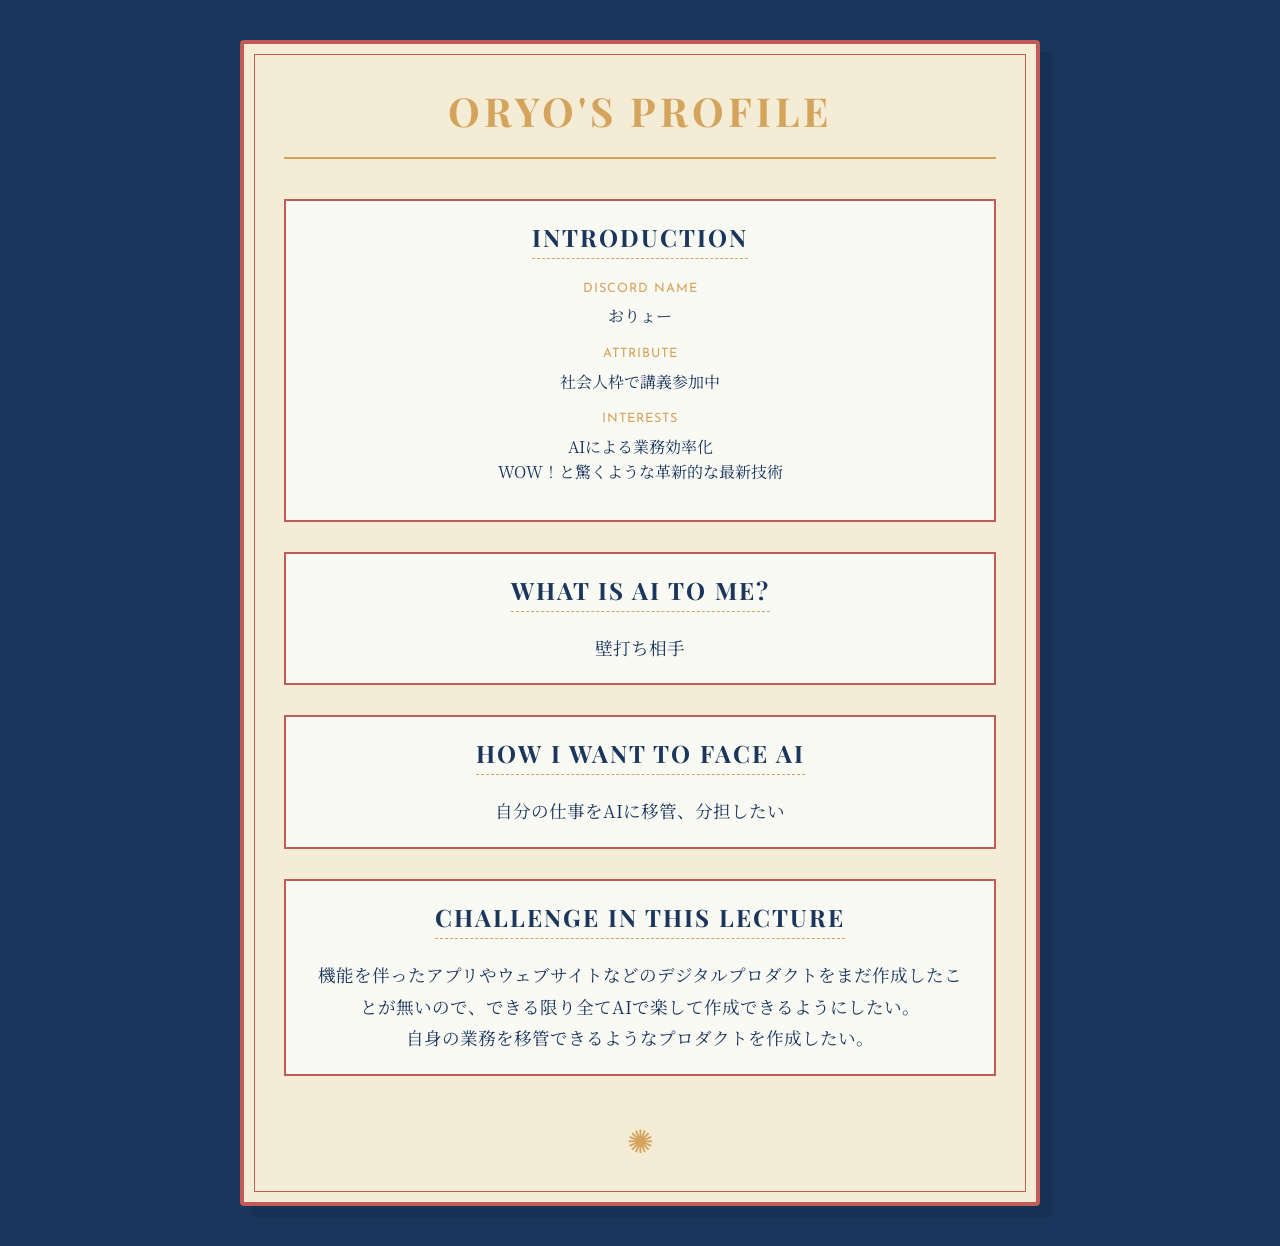
==== index.html @ ea40a39b "first commit" ====
<!DOCTYPE html>
<html lang="ja">
<head>
    <meta charset="UTF-8">
    <meta name="viewport" content="width=device-width, initial-scale=1.0">
    <title>おりょー - 自己紹介</title>
    <link rel="preconnect" href="https://fonts.googleapis.com">
    <link rel="preconnect" href="https://fonts.gstatic.com" crossorigin>
    <link href="https://fonts.googleapis.com/css2?family=Josefin+Sans:wght@700&family=Playfair+Display:ital,wght@0,700;1,700&family=Noto+Serif+JP:wght@400;700&display=swap" rel="stylesheet">
    <link rel="stylesheet" href="style.css">
</head>
<body>
    <div class="frame">
        <header>
            <h1>Oryo's Profile</h1>
        </header>
        
        <main>
            <section class="card">
                <h2>Introduction</h2>
                <ul>
                    <li>
                        <span class="label">Discord Name</span>
                        おりょー
                    </li>
                    <li>
                        <span class="label">Attribute</span>
                        社会人枠で講義参加中
                    </li>
                    <li>
                        <span class="label">Interests</span>
                        AIによる業務効率化<br>
                        WOW！と驚くような革新的な最新技術
                    </li>
                </ul>
            </section>

            <section class="card">
                <h2>What is AI to me?</h2>
                <p>壁打ち相手</p>
            </section>

            <section class="card">
                <h2>How I want to face AI</h2>
                <p>自分の仕事をAIに移管、分担したい</p>
            </section>

            <section class="card">
                <h2>Challenge in this lecture</h2>
                <p>機能を伴ったアプリやウェブサイトなどのデジタルプロダクトをまだ作成したことが無いので、できる限り全てAIで楽して作成できるようにしたい。<br>自身の業務を移管できるようなプロダクトを作成したい。</p>
            </section>
        </main>
        
        <footer>
            <div class="ornament">✺</div>
        </footer>
    </div>
</body>
</html>
---- style.css ----
:root {
    --bg-color: #1A365D; /* 深いネイビー（ウェス・アンダーソンの夜空やユニフォームのような色合い） */
    --frame-bg: #F5ECD5; /* ネイビーと相性抜群の温かいクリーム色 */
    --text-primary: #1A365D; /* テキストもネイビーに統一して上質に */
    --accent-color: #D4A35C; /* ネイビーによく映えるマスタードイエロー */
    --border-color: #C25B56; /* クラシックな印象を与えるくすんだ赤 */
    --card-bg: #FAFAF5; /* 目に優しいウォームホワイト */
}

body {
    margin: 0;
    padding: 0;
    background-color: var(--bg-color);
    font-family: 'Noto Serif JP', serif;
    color: var(--text-primary);
    display: flex;
    justify-content: center;
    align-items: center;
    min-height: 100vh;
}

.frame {
    background-color: var(--frame-bg);
    width: 90%;
    max-width: 800px;
    margin: 40px auto;
    padding: 40px;
    box-sizing: border-box;
    border: 4px solid var(--border-color);
    border-radius: 4px;
    box-shadow: 12px 12px 0px rgba(0, 0, 0, 0.1);
    position: relative;
    text-align: center;
}

/* Inner border for that extra Wes Anderson symmetry/frame look */
.frame::before {
    content: '';
    position: absolute;
    top: 10px;
    bottom: 10px;
    left: 10px;
    right: 10px;
    border: 1px solid var(--border-color);
    pointer-events: none;
}

header {
    margin-bottom: 40px;
    border-bottom: 2px solid var(--accent-color);
    padding-bottom: 20px;
}

h1 {
    font-family: 'Playfair Display', serif;
    font-size: 2.5rem;
    margin: 0;
    text-transform: uppercase;
    letter-spacing: 4px;
    color: var(--accent-color);
}

main {
    display: flex;
    flex-direction: column;
    gap: 30px;
}

.card {
    background-color: var(--card-bg);
    border: 2px solid var(--border-color);
    padding: 20px 30px;
    text-align: center;
    position: relative;
    transition: transform 0.3s ease;
}

.card:hover {
    transform: translateY(-5px);
}

h2 {
    font-family: 'Playfair Display', serif;
    font-size: 1.5rem;
    margin-top: 0;
    margin-bottom: 20px;
    color: var(--text-primary);
    border-bottom: 1px dashed var(--accent-color);
    display: inline-block;
    padding-bottom: 5px;
    text-transform: uppercase;
    letter-spacing: 2px;
}

ul {
    list-style: none;
    padding: 0;
    margin: 0;
    text-align: center;
}

li {
    margin-bottom: 15px;
    line-height: 1.6;
}

.label {
    display: block;
    font-family: 'Josefin Sans', sans-serif;
    font-size: 0.8rem;
    color: var(--accent-color);
    letter-spacing: 1px;
    text-transform: uppercase;
    margin-bottom: 4px;
}

p {
    line-height: 1.8;
    margin: 0;
    font-size: 1.1rem;
}

footer {
    margin-top: 40px;
}

.ornament {
    font-size: 2rem;
    color: var(--accent-color);
}

@media (max-width: 600px) {
    .frame {
        padding: 20px;
        margin: 20px auto;
    }
    h1 {
        font-size: 1.8rem;
    }
}
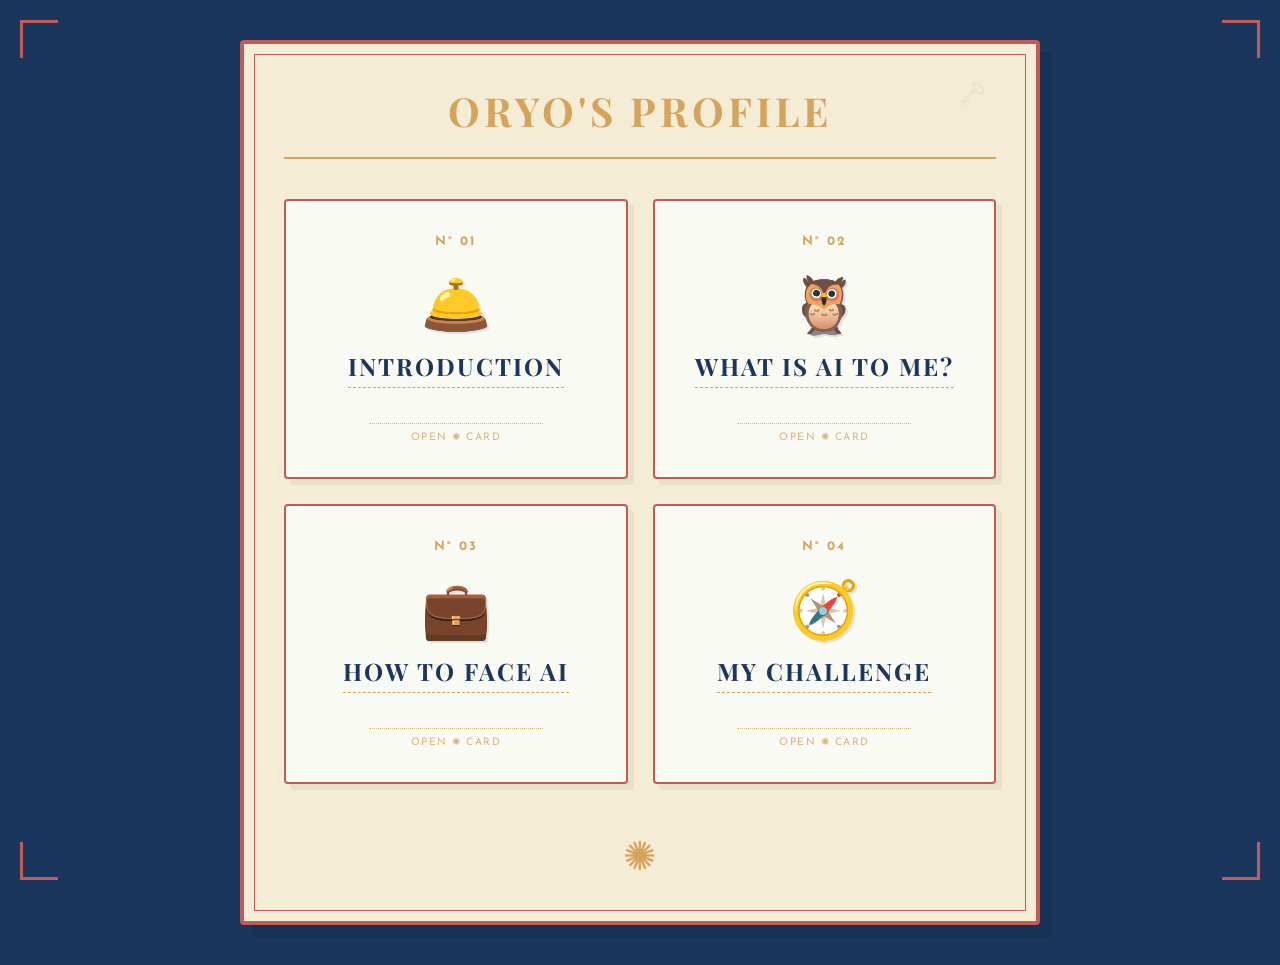
==== commit 09edac0b: "初めてのコミット（自己紹介ページ追加）" ====
--- a/index.html
+++ b/index.html
@@ -7,53 +7,139 @@
     <link rel="preconnect" href="https://fonts.googleapis.com">
     <link rel="preconnect" href="https://fonts.gstatic.com" crossorigin>
     <link href="https://fonts.googleapis.com/css2?family=Josefin+Sans:wght@700&family=Playfair+Display:ital,wght@0,700;1,700&family=Noto+Serif+JP:wght@400;700&display=swap" rel="stylesheet">
-    <link rel="stylesheet" href="style.css">
+    <link rel="stylesheet" href="style.css?v=2">
 </head>
 <body>
+    <!-- Cursor Trailer -->
+    <div id="cursor-trailer" class="cursor-trailer">
+        <span class="trailer-icon">★</span>
+    </div>
+
+    <!-- Theatrical Corner Ornaments -->
+    <div class="corner-ornament top-left"></div>
+    <div class="corner-ornament top-right"></div>
+    <div class="corner-ornament bottom-left"></div>
+    <div class="corner-ornament bottom-right"></div>
+
     <div class="frame">
         <header>
             <h1>Oryo's Profile</h1>
+            <div id="hidden-key" class="hidden-item" title="隠された鍵...">🗝️</div>
         </header>
         
-        <main>
-            <section class="card">
-                <h2>Introduction</h2>
-                <ul>
-                    <li>
-                        <span class="label">Discord Name</span>
-                        おりょー
-                    </li>
-                    <li>
-                        <span class="label">Attribute</span>
-                        社会人枠で講義参加中
-                    </li>
-                    <li>
-                        <span class="label">Interests</span>
-                        AIによる業務効率化<br>
-                        WOW！と驚くような革新的な最新技術
-                    </li>
-                </ul>
+        <main class="grid-container">
+            <!-- Card 1: Introduction -->
+            <section class="card animate-entrance" style="--delay: 0.2s">
+                <div class="card-inner">
+                    <div class="card-front">
+                        <div class="card-badge">N° 01</div>
+                        <div class="card-icon">🛎️</div>
+                        <h2>Introduction</h2>
+                        <span class="card-hint">OPEN ✺ CARD</span>
+                    </div>
+                    <div class="card-back">
+                        <h2>Introduction</h2>
+                        <ul>
+                            <li>
+                                <span class="label">Discord Name</span>
+                                おりょー
+                            </li>
+                            <li>
+                                <span class="label">Attribute</span>
+                                社会人枠で講義参加中
+                            </li>
+                            <li>
+                                <span class="label">Interests</span>
+                                AIによる業務効率化<br>
+                                WOW！と驚くような革新的な最新技術
+                            </li>
+                        </ul>
+                    </div>
+                </div>
             </section>
 
-            <section class="card">
-                <h2>What is AI to me?</h2>
-                <p>壁打ち相手</p>
+            <!-- Card 2: What is AI to me? -->
+            <section class="card animate-entrance" style="--delay: 0.4s">
+                <div class="card-inner">
+                    <div class="card-front">
+                        <div class="card-badge">N° 02</div>
+                        <div class="card-icon">🦉</div>
+                        <h2>What is AI to me?</h2>
+                        <span class="card-hint">OPEN ✺ CARD</span>
+                    </div>
+                    <div class="card-back">
+                        <h2>What is AI to me?</h2>
+                        <p class="secret-text">「壁打ち相手」</p>
+                        <p style="font-size: 0.9rem; margin-top: 10px; opacity: 0.8;">アイデアを研ぎ澄ますための、最も身近で優秀なパートナー。</p>
+                    </div>
+                </div>
             </section>
 
-            <section class="card">
-                <h2>How I want to face AI</h2>
-                <p>自分の仕事をAIに移管、分担したい</p>
+            <!-- Card 3: How I want to face AI -->
+            <section class="card animate-entrance" style="--delay: 0.6s">
+                <div class="card-inner">
+                    <div class="card-front">
+                        <div class="card-badge">N° 03</div>
+                        <div class="card-icon">💼</div>
+                        <h2>How to face AI</h2>
+                        <span class="card-hint">OPEN ✺ CARD</span>
+                    </div>
+                    <div class="card-back">
+                        <h2>How to face AI</h2>
+                        <p class="secret-text">「業務の移管・分担」</p>
+                        <p style="font-size: 0.9rem; margin-top: 10px; opacity: 0.8;">自分の仕事をAIに移管・分担し、よりクリエイティブな活動に集中できる体制を作りたい。</p>
+                    </div>
+                </div>
             </section>
 
-            <section class="card">
-                <h2>Challenge in this lecture</h2>
-                <p>機能を伴ったアプリやウェブサイトなどのデジタルプロダクトをまだ作成したことが無いので、できる限り全てAIで楽して作成できるようにしたい。<br>自身の業務を移管できるようなプロダクトを作成したい。</p>
+            <!-- Card 4: Challenge in this lecture -->
+            <section class="card animate-entrance" style="--delay: 0.8s">
+                <div class="card-inner">
+                    <div class="card-front">
+                        <div class="card-badge">N° 04</div>
+                        <div class="card-icon">🧭</div>
+                        <h2>My Challenge</h2>
+                        <span class="card-hint">OPEN ✺ CARD</span>
+                    </div>
+                    <div class="card-back">
+                        <h2>My Challenge</h2>
+                        <p style="font-size: 0.95rem; line-height: 1.6;">
+                            機能を伴うデジタルプロダクト（アプリやウェブサイト）の開発は未経験。<br>
+                            <strong>「できる限りすべてAIで楽して作成する」</strong>ことを目指し、実用的な業務自動化ツールの開発に挑戦します！
+                        </p>
+                    </div>
+                </div>
             </section>
         </main>
         
         <footer>
-            <div class="ornament">✺</div>
+            <div id="theme-switcher-container" style="position: relative; display: inline-block;">
+                <div id="theme-switcher" class="ornament" title="クリックで世界が変わるかも？">✺</div>
+                <div id="theme-tooltip" class="theme-tooltip">Change Palette</div>
+            </div>
         </footer>
+
+        <!-- Modal for hidden item -->
+        <div id="secret-modal" class="modal">
+            <div class="modal-content">
+                <span class="close-btn">&times;</span>
+                <h2>Who is Wes Anderson?</h2>
+                <div style="text-align: left; font-size: 0.95rem; line-height: 1.6;">
+                    <p>このサイトのデザインは、映画監督<strong>ウェス・アンダーソン</strong>の作品をオマージュしています。<br>
+                    徹底したシンメトリー（左右対称）な構図、絵本のようなパステルカラー、そして少しシュールでユーモラスな世界観が魅力です。</p>
+                    
+                    <p><strong>🎥 おすすめの代表作:</strong><br>
+                    ・『グランド・ブダペスト・ホテル』<br>
+                    ・『ムーンライズ・キングダム』<br>
+                    ・『ファンタスティック Mr.FOX』<br>
+                    ・『フレンチ・ディスパッチ』</p>
+
+                    <p>ちなみに「ロビー・ボーイ」とは、『グランド・ブダペスト・ホテル』に登場する誇り高き見習い従業員のこと。この隠し扉を見つけたあなたには、立派なロビー・ボーイの素質がありますよ！</p>
+                </div>
+            </div>
+        </div>
     </div>
+
+    <script src="script.js?v=2"></script>
 </body>
 </html>
--- a/style.css
+++ b/style.css
@@ -1,10 +1,49 @@
 :root {
-    --bg-color: #1A365D; /* 深いネイビー（ウェス・アンダーソンの夜空やユニフォームのような色合い） */
-    --frame-bg: #F5ECD5; /* ネイビーと相性抜群の温かいクリーム色 */
-    --text-primary: #1A365D; /* テキストもネイビーに統一して上質に */
-    --accent-color: #D4A35C; /* ネイビーによく映えるマスタードイエロー */
-    --border-color: #C25B56; /* クラシックな印象を与えるくすんだ赤 */
-    --card-bg: #FAFAF5; /* 目に優しいウォームホワイト */
+    /* Default Theme (Rushmore / Midnight) */
+    --bg-color: #1A365D; 
+    --frame-bg: #F5ECD5; 
+    --text-primary: #1A365D; 
+    --accent-color: #D4A35C; 
+    --border-color: #C25B56; 
+    --card-bg: #FAFAF5; 
+    --card-back-bg: #D4A35C;
+    --card-back-text: #FAFAF5;
+}
+
+/* Theme 1: The Grand Budapest (Pink & Purple) */
+body.theme-budapest {
+    --bg-color: #E6A8D7;
+    --frame-bg: #F9E5F3;
+    --text-primary: #5A3A5E;
+    --accent-color: #B56B92;
+    --border-color: #D44253;
+    --card-bg: #FFF5FA;
+    --card-back-bg: #5A3A5E;
+    --card-back-text: #F9E5F3;
+}
+
+/* Theme 2: Moonrise Kingdom (Yellow & Green) */
+body.theme-moonrise {
+    --bg-color: #D5B942;
+    --frame-bg: #F5ECCD;
+    --text-primary: #3B5249;
+    --accent-color: #CB6B4D;
+    --border-color: #3B5249;
+    --card-bg: #FFFDF0;
+    --card-back-bg: #3B5249;
+    --card-back-text: #F5ECCD;
+}
+
+/* Theme 3: Life Aquatic (Blue & Red) */
+body.theme-aquatic {
+    --bg-color: #3D7A9E;
+    --frame-bg: #EAF4F4;
+    --text-primary: #0D2C40;
+    --accent-color: #E2473D;
+    --border-color: #F6C153;
+    --card-bg: #FFFFFF;
+    --card-back-bg: #E2473D;
+    --card-back-text: #FFFFFF;
 }
 
 body {
@@ -17,6 +56,7 @@
     justify-content: center;
     align-items: center;
     min-height: 100vh;
+    transition: background-color 0.8s ease;
 }
 
 .frame {
@@ -31,9 +71,9 @@
     box-shadow: 12px 12px 0px rgba(0, 0, 0, 0.1);
     position: relative;
     text-align: center;
-}
-
-/* Inner border for that extra Wes Anderson symmetry/frame look */
+    transition: all 0.8s ease;
+}
+
 .frame::before {
     content: '';
     position: absolute;
@@ -43,12 +83,15 @@
     right: 10px;
     border: 1px solid var(--border-color);
     pointer-events: none;
+    transition: border-color 0.8s ease;
 }
 
 header {
     margin-bottom: 40px;
     border-bottom: 2px solid var(--accent-color);
     padding-bottom: 20px;
+    position: relative;
+    transition: border-color 0.8s ease;
 }
 
 h1 {
@@ -58,25 +101,148 @@
     text-transform: uppercase;
     letter-spacing: 4px;
     color: var(--accent-color);
-}
-
-main {
+    transition: color 0.8s ease;
+}
+
+/* Hidden Key */
+.hidden-item {
+    position: absolute;
+    top: -10px;
+    right: 10px;
+    font-size: 1.5rem;
+    cursor: pointer;
+    opacity: 0.1;
+    transition: opacity 0.3s ease, transform 0.3s ease;
+}
+
+.hidden-item:hover {
+    opacity: 0.8;
+    transform: rotate(15deg) scale(1.2);
+}
+
+/* Grid Container & Layout */
+.grid-container {
+    display: grid;
+    grid-template-columns: repeat(2, 1fr);
+    gap: 25px;
+    margin: 20px 0;
+}
+
+@media (max-width: 768px) {
+    .grid-container {
+        grid-template-columns: 1fr;
+    }
+}
+
+/* Theatrical Entrance Animation */
+@keyframes theatricalEntrance {
+    0% {
+        opacity: 0;
+        transform: translateY(30px);
+    }
+    100% {
+        opacity: 1;
+        transform: translateY(0);
+    }
+}
+
+.animate-entrance {
+    opacity: 0; /* Initially hidden */
+    animation: theatricalEntrance 0.8s cubic-bezier(0.2, 0.8, 0.2, 1) forwards;
+    animation-delay: var(--delay, 0s);
+}
+
+/* 3D Flip Card Styles */
+.card {
+    perspective: 1000px;
+    background-color: transparent; /* Remove background on parent */
+    border: none; /* Remove border on parent */
+    padding: 0;
+    width: 100%;
+    height: 280px; /* Uniform height for cards */
+    box-sizing: border-box;
+}
+
+.card-inner {
+    position: relative;
+    width: 100%;
+    height: 100%;
+    text-align: center;
+    transition: transform 0.8s cubic-bezier(0.4, 0, 0.2, 1);
+    transform-style: preserve-3d;
+    cursor: pointer;
+    border-radius: 4px;
+    box-shadow: 6px 6px 0px rgba(0, 0, 0, 0.05);
+}
+
+/* Rotate on Hover (and Active/Flipped State) */
+.card:hover .card-inner,
+.card.is-flipped .card-inner {
+    transform: rotateY(180deg);
+}
+
+.card-front, .card-back {
+    position: absolute;
+    width: 100%;
+    height: 100%;
+    -webkit-backface-visibility: hidden; /* Safari */
+    backface-visibility: hidden;
     display: flex;
     flex-direction: column;
-    gap: 30px;
-}
-
-.card {
+    justify-content: center;
+    align-items: center;
+    box-sizing: border-box;
+    padding: 25px;
+    border: 2px solid var(--border-color);
+    border-radius: 4px;
+    transition: border-color 0.8s ease, background-color 0.8s ease;
+}
+
+.card-front {
     background-color: var(--card-bg);
-    border: 2px solid var(--border-color);
-    padding: 20px 30px;
-    text-align: center;
-    position: relative;
+    color: var(--text-primary);
+}
+
+.card-back {
+    background-color: var(--card-back-bg);
+    color: var(--card-back-text);
+    transform: rotateY(180deg);
+    overflow-y: auto; /* Handle text overflow if needed */
+}
+
+/* Card Front Elements */
+.card-badge {
+    font-family: 'Josefin Sans', sans-serif;
+    font-size: 0.8rem;
+    font-weight: 700;
+    color: var(--accent-color);
+    letter-spacing: 2px;
+    margin-bottom: 12px;
+    transition: color 0.8s ease;
+}
+
+.card-icon {
+    font-size: 3.5rem;
+    margin-bottom: 10px;
+    filter: drop-shadow(2px 2px 0px rgba(0,0,0,0.1));
     transition: transform 0.3s ease;
 }
 
-.card:hover {
-    transform: translateY(-5px);
+.card:hover .card-icon {
+    transform: scale(1.1) rotate(5deg);
+}
+
+.card-hint {
+    font-family: 'Josefin Sans', sans-serif;
+    font-size: 0.65rem;
+    color: var(--accent-color);
+    letter-spacing: 1.5px;
+    opacity: 0.8;
+    border-top: 1px dotted var(--accent-color);
+    padding-top: 6px;
+    margin-top: 15px;
+    width: 60%;
+    transition: all 0.8s ease;
 }
 
 h2 {
@@ -90,6 +256,7 @@
     padding-bottom: 5px;
     text-transform: uppercase;
     letter-spacing: 2px;
+    transition: all 0.8s ease;
 }
 
 ul {
@@ -112,6 +279,7 @@
     letter-spacing: 1px;
     text-transform: uppercase;
     margin-bottom: 4px;
+    transition: color 0.8s ease;
 }
 
 p {
@@ -120,13 +288,79 @@
     font-size: 1.1rem;
 }
 
+.secret-text {
+    font-size: 1rem;
+    font-weight: bold;
+}
+
 footer {
     margin-top: 40px;
 }
 
 .ornament {
-    font-size: 2rem;
-    color: var(--accent-color);
+    font-size: 2.5rem;
+    color: var(--accent-color);
+    cursor: pointer;
+    display: inline-block;
+    transition: transform 0.3s ease, color 0.8s ease;
+}
+
+.ornament:hover {
+    transform: rotate(90deg) scale(1.2);
+}
+
+/* Modal Styles */
+.modal {
+    display: none; 
+    position: fixed; 
+    z-index: 100; 
+    left: 0;
+    top: 0;
+    width: 100%; 
+    height: 100%; 
+    background-color: rgba(0,0,0,0.6); 
+    justify-content: center;
+    align-items: center;
+    opacity: 0;
+    transition: opacity 0.4s ease;
+}
+
+.modal.show {
+    display: flex;
+    opacity: 1;
+}
+
+.modal-content {
+    background-color: var(--frame-bg);
+    border: 4px solid var(--border-color);
+    padding: 30px;
+    border-radius: 4px;
+    text-align: center;
+    max-width: 450px;
+    width: 90%;
+    max-height: 80vh;
+    overflow-y: auto;
+    position: relative;
+    transform: translateY(-50px);
+    transition: transform 0.4s cubic-bezier(0.175, 0.885, 0.32, 1.275);
+}
+
+.modal.show .modal-content {
+    transform: translateY(0);
+}
+
+.close-btn {
+    color: var(--accent-color);
+    position: absolute;
+    top: 10px;
+    right: 15px;
+    font-size: 28px;
+    font-weight: bold;
+    cursor: pointer;
+}
+
+.close-btn:hover {
+    color: var(--border-color);
 }
 
 @media (max-width: 600px) {
@@ -137,4 +371,146 @@
     h1 {
         font-size: 1.8rem;
     }
-}
+    .card {
+        height: 240px; /* Shorter cards on mobile */
+    }
+    .card-front, .card-back {
+        padding: 15px;
+    }
+}
+
+/* Cursor Trailer Styles */
+.cursor-trailer {
+    position: fixed;
+    top: 0;
+    left: 0;
+    width: 26px;
+    height: 26px;
+    background-color: transparent;
+    border: 2px solid var(--accent-color);
+    border-radius: 50%;
+    pointer-events: none;
+    z-index: 9999;
+    display: flex;
+    justify-content: center;
+    align-items: center;
+    transform: translate(-50%, -50%);
+    transition: width 0.3s ease, height 0.3s ease, border-color 0.8s ease, background-color 0.3s ease;
+    opacity: 0; /* JS will reveal on move */
+}
+
+.cursor-trailer.active {
+    width: 45px;
+    height: 45px;
+    background-color: rgba(212, 163, 92, 0.15); /* Light accent bg */
+    border-color: var(--border-color);
+}
+
+.trailer-icon {
+    font-size: 0.65rem;
+    color: var(--accent-color);
+    transition: color 0.8s ease, transform 0.3s ease;
+}
+
+.cursor-trailer.active .trailer-icon {
+    transform: scale(1.5) rotate(45deg);
+    color: var(--border-color);
+}
+
+/* Hide cursor trailer on touch devices */
+@media (hover: none) and (pointer: coarse) {
+    .cursor-trailer {
+        display: none !important;
+    }
+}
+
+/* Theatrical Corner Ornaments */
+.corner-ornament {
+    position: fixed;
+    width: 35px;
+    height: 35px;
+    border: 3px solid var(--border-color);
+    z-index: 50;
+    pointer-events: none;
+    transition: border-color 0.8s ease;
+}
+
+.corner-ornament.top-left {
+    top: 20px;
+    left: 20px;
+    border-right: none;
+    border-bottom: none;
+}
+
+.corner-ornament.top-right {
+    top: 20px;
+    right: 20px;
+    border-left: none;
+    border-bottom: none;
+}
+
+.corner-ornament.bottom-left {
+    bottom: 20px;
+    left: 20px;
+    border-right: none;
+    border-top: none;
+}
+
+.corner-ornament.bottom-right {
+    bottom: 20px;
+    right: 20px;
+    border-left: none;
+    border-top: none;
+}
+
+/* Hidden Key Wobble Animation */
+@keyframes keyWobble {
+    0% { transform: rotate(0deg) scale(1); }
+    15% { transform: rotate(-15deg) scale(1.1); }
+    30% { transform: rotate(10deg) scale(1.1); }
+    45% { transform: rotate(-10deg) scale(1.1); }
+    60% { transform: rotate(5deg) scale(1.1); }
+    75% { transform: rotate(-3deg) scale(1.1); }
+    100% { transform: rotate(0deg) scale(1.1); }
+}
+
+.hidden-item:hover {
+    opacity: 0.9;
+    animation: keyWobble 0.8s ease-in-out infinite;
+}
+
+/* Theme Switcher Tooltip */
+.theme-tooltip {
+    position: absolute;
+    bottom: 120%;
+    left: 50%;
+    transform: translateX(-50%) translateY(10px);
+    background-color: var(--text-primary);
+    color: var(--frame-bg);
+    padding: 6px 12px;
+    border-radius: 4px;
+    font-size: 0.75rem;
+    font-family: 'Josefin Sans', sans-serif;
+    letter-spacing: 1px;
+    white-space: nowrap;
+    opacity: 0;
+    pointer-events: none;
+    transition: opacity 0.3s ease, transform 0.3s ease, background-color 0.8s ease, color 0.8s ease;
+    box-shadow: 0 4px 10px rgba(0,0,0,0.15);
+}
+
+.theme-tooltip::after {
+    content: '';
+    position: absolute;
+    top: 100%;
+    left: 50%;
+    transform: translateX(-50%);
+    border: 5px solid transparent;
+    border-top-color: var(--text-primary);
+    transition: border-top-color 0.8s ease;
+}
+
+#theme-switcher-container:hover .theme-tooltip {
+    opacity: 1;
+    transform: translateX(-50%) translateY(0);
+}
